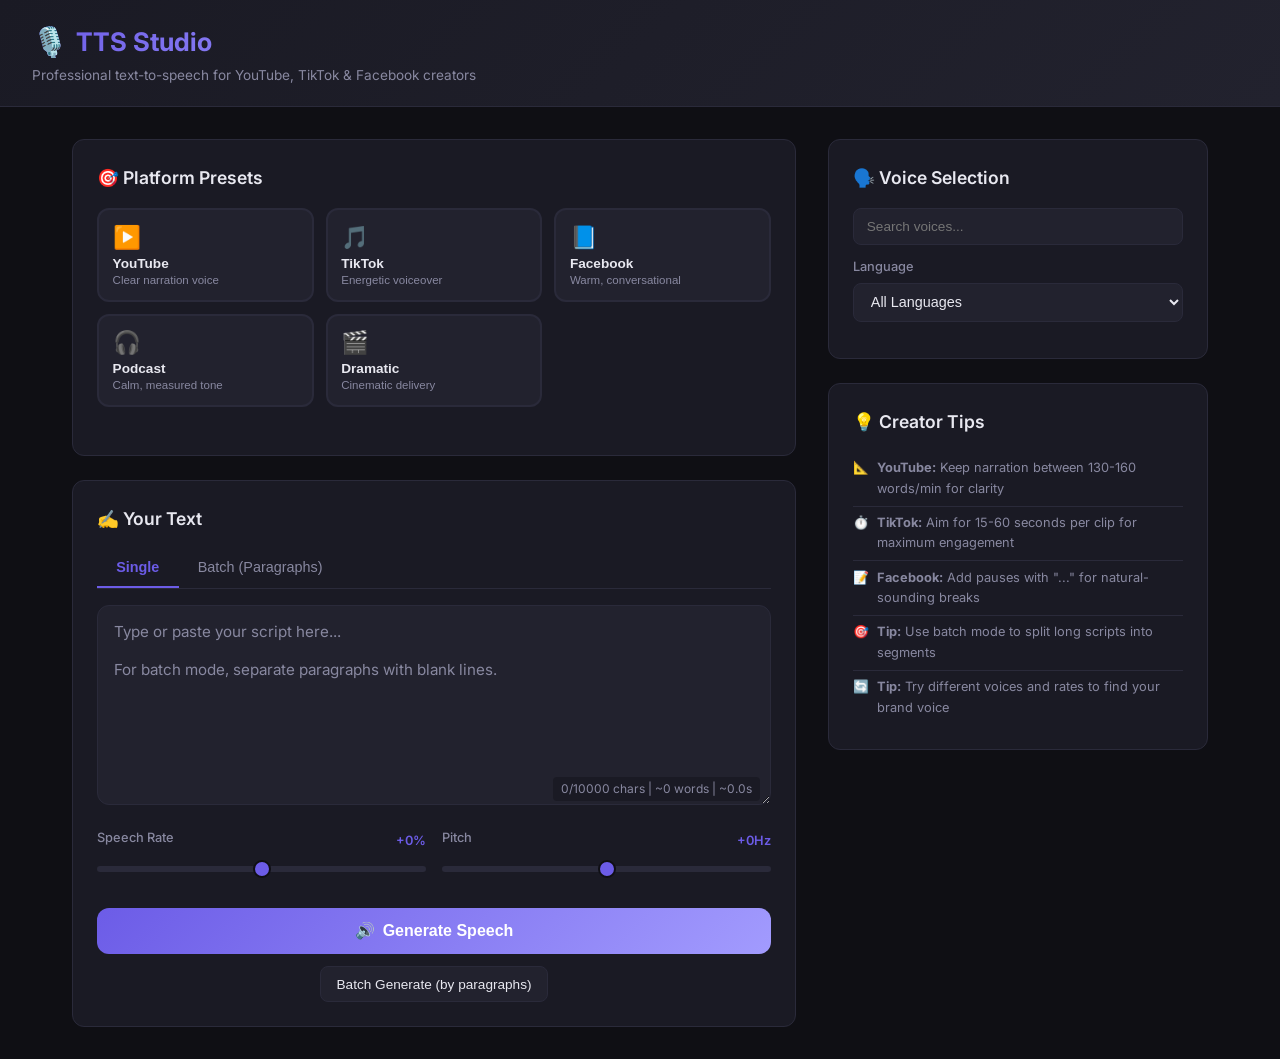
==== static/index.html @ 62dbaa08 "Initial commit: TTS Studio web app for content creators - FastAPI backend with edge-tts integration " ====
<!DOCTYPE html>
<html lang="en">
<head>
    <meta charset="UTF-8">
    <meta name="viewport" content="width=device-width, initial-scale=1.0">
    <title>TTS Studio — Text to Speech for Creators</title>
    <link rel="preconnect" href="https://fonts.googleapis.com">
    <link href="https://fonts.googleapis.com/css2?family=Inter:wght@400;500;600;700&display=swap" rel="stylesheet">
    <link rel="stylesheet" href="/static/style.css">
</head>
<body>

<header class="app-header">
    <div>
        <h1><span class="icon">🎙️</span> TTS Studio</h1>
        <p class="subtitle">Professional text-to-speech for YouTube, TikTok & Facebook creators</p>
    </div>
</header>

<main class="main-container">
    <div class="content">
        <!-- Platform Presets -->
        <div class="card" style="margin-bottom: 1.5rem;">
            <div class="card-title">🎯 Platform Presets</div>
            <div class="presets-grid">
                <button class="preset-btn preset-youtube" data-preset="youtube">
                    <div class="preset-icon">▶️</div>
                    <div class="preset-label">YouTube</div>
                    <div class="preset-desc">Clear narration voice</div>
                </button>
                <button class="preset-btn preset-tiktok" data-preset="tiktok">
                    <div class="preset-icon">🎵</div>
                    <div class="preset-label">TikTok</div>
                    <div class="preset-desc">Energetic voiceover</div>
                </button>
                <button class="preset-btn preset-facebook" data-preset="facebook">
                    <div class="preset-icon">📘</div>
                    <div class="preset-label">Facebook</div>
                    <div class="preset-desc">Warm, conversational</div>
                </button>
                <button class="preset-btn preset-podcast" data-preset="podcast">
                    <div class="preset-icon">🎧</div>
                    <div class="preset-label">Podcast</div>
                    <div class="preset-desc">Calm, measured tone</div>
                </button>
                <button class="preset-btn preset-dramatic" data-preset="dramatic">
                    <div class="preset-icon">🎬</div>
                    <div class="preset-label">Dramatic</div>
                    <div class="preset-desc">Cinematic delivery</div>
                </button>
            </div>
        </div>

        <!-- Text Input -->
        <div class="card">
            <div class="card-title">✍️ Your Text</div>

            <div class="tabs">
                <button class="tab active" data-tab="singleTab">Single</button>
                <button class="tab" data-tab="batchTab">Batch (Paragraphs)</button>
            </div>

            <div id="singleTab" class="tab-content active">
                <div class="text-area-wrapper">
                    <textarea id="textInput" placeholder="Type or paste your script here...&#10;&#10;For batch mode, separate paragraphs with blank lines."></textarea>
                    <span class="char-counter" id="charCount">0/10000 chars | ~0 words | ~0.0s</span>
                </div>

                <!-- Controls -->
                <div class="controls-row">
                    <div class="range-group">
                        <div class="range-header">
                            <label for="rateSlider">Speech Rate</label>
                            <span class="range-value" id="rateValue">+0%</span>
                        </div>
                        <input type="range" id="rateSlider" min="-50" max="50" value="0">
                    </div>
                    <div class="range-group">
                        <div class="range-header">
                            <label for="pitchSlider">Pitch</label>
                            <span class="range-value" id="pitchValue">+0Hz</span>
                        </div>
                        <input type="range" id="pitchSlider" min="-20" max="20" value="0">
                    </div>
                </div>

                <button class="btn-primary" id="generateBtn" onclick="generateSpeech()">
                    <span>🔊</span> Generate Speech
                </button>

                <div style="text-align: center; margin-top: 0.75rem;">
                    <button class="btn-secondary" id="batchBtn" onclick="generateBatch()">
                        Batch Generate (by paragraphs)
                    </button>
                </div>

                <div id="statusMsg" class="status"></div>
            </div>

            <div id="batchTab" class="tab-content">
                <p style="color: var(--text-muted); font-size: 0.85rem; margin-bottom: 1rem;">
                    Enter your text in the Single tab above. Separate paragraphs with blank lines, 
                    then click "Batch Generate" to create individual audio files for each paragraph.
                </p>
            </div>

            <!-- Result Section -->
            <div id="resultSection" class="result-section">
                <div class="card-title">🎵 Generated Audio</div>
                <div class="audio-player-wrapper">
                    <audio id="audioPlayer" controls></audio>
                    <div class="audio-meta">
                        <span>Size: <span id="audioSize">-</span></span>
                        <span>Duration: <span id="audioDuration">-</span></span>
                    </div>
                </div>
                <button class="download-btn" id="downloadBtn">
                    <span>⬇️</span> Download MP3
                </button>

                <div id="batchResults" class="batch-results"></div>
            </div>
        </div>
    </div>

    <!-- Sidebar -->
    <div class="sidebar">
        <!-- Voice Selection -->
        <div class="card">
            <div class="card-title">🗣️ Voice Selection</div>
            <input type="text" class="voice-search" id="voiceSearch" placeholder="Search voices...">
            <div style="margin-bottom: 0.75rem;">
                <label for="langFilter">Language</label>
                <select id="langFilter">
                    <option value="">All Languages</option>
                </select>
            </div>
            <div id="voiceSelect"></div>
        </div>

        <!-- Creator Tips -->
        <div class="card">
            <div class="card-title">💡 Creator Tips</div>
            <ul class="tips-list">
                <li>
                    <span class="tip-icon">📐</span>
                    <span><strong>YouTube:</strong> Keep narration between 130-160 words/min for clarity</span>
                </li>
                <li>
                    <span class="tip-icon">⏱️</span>
                    <span><strong>TikTok:</strong> Aim for 15-60 seconds per clip for maximum engagement</span>
                </li>
                <li>
                    <span class="tip-icon">📝</span>
                    <span><strong>Facebook:</strong> Add pauses with "..." for natural-sounding breaks</span>
                </li>
                <li>
                    <span class="tip-icon">🎯</span>
                    <span><strong>Tip:</strong> Use batch mode to split long scripts into segments</span>
                </li>
                <li>
                    <span class="tip-icon">🔄</span>
                    <span><strong>Tip:</strong> Try different voices and rates to find your brand voice</span>
                </li>
            </ul>
        </div>
    </div>
</main>

<script src="/static/app.js"></script>
</body>
</html>
---- static/style.css ----
:root {
    --bg: #0f0f14;
    --surface: #1a1a24;
    --surface-2: #22222e;
    --border: #2a2a3a;
    --text: #e8e8f0;
    --text-muted: #8888a0;
    --primary: #6c5ce7;
    --primary-hover: #7d6ff0;
    --accent-yt: #ff0000;
    --accent-tt: #00f2ea;
    --accent-fb: #1877f2;
    --accent-pod: #1db954;
    --accent-drama: #e17055;
    --success: #00b894;
    --danger: #d63031;
    --radius: 12px;
    --shadow: 0 4px 24px rgba(0,0,0,0.3);
}

* { margin: 0; padding: 0; box-sizing: border-box; }

body {
    font-family: 'Inter', -apple-system, BlinkMacSystemFont, 'Segoe UI', sans-serif;
    background: var(--bg);
    color: var(--text);
    min-height: 100vh;
    line-height: 1.6;
}

.app-header {
    background: linear-gradient(135deg, var(--surface) 0%, var(--surface-2) 100%);
    border-bottom: 1px solid var(--border);
    padding: 1.2rem 2rem;
    display: flex;
    align-items: center;
    justify-content: space-between;
}

.app-header h1 {
    font-size: 1.6rem;
    font-weight: 700;
    background: linear-gradient(135deg, var(--primary), #a29bfe);
    -webkit-background-clip: text;
    -webkit-text-fill-color: transparent;
    display: flex;
    align-items: center;
    gap: 0.5rem;
}

.app-header h1 .icon { font-size: 1.8rem; -webkit-text-fill-color: initial; }

.app-header .subtitle {
    color: var(--text-muted);
    font-size: 0.85rem;
}

.main-container {
    max-width: 1200px;
    margin: 0 auto;
    padding: 2rem;
    display: grid;
    grid-template-columns: 1fr 380px;
    gap: 2rem;
}

.card {
    background: var(--surface);
    border: 1px solid var(--border);
    border-radius: var(--radius);
    padding: 1.5rem;
}

.card-title {
    font-size: 1.1rem;
    font-weight: 600;
    margin-bottom: 1rem;
    display: flex;
    align-items: center;
    gap: 0.5rem;
}

/* Platform Presets */
.presets-grid {
    display: grid;
    grid-template-columns: repeat(auto-fill, minmax(180px, 1fr));
    gap: 0.75rem;
    margin-bottom: 1.5rem;
}

.preset-btn {
    background: var(--surface-2);
    border: 2px solid var(--border);
    border-radius: var(--radius);
    padding: 0.85rem;
    cursor: pointer;
    transition: all 0.2s ease;
    text-align: left;
    color: var(--text);
}

.preset-btn:hover { border-color: var(--primary); transform: translateY(-2px); }
.preset-btn.active { border-color: var(--primary); background: rgba(108, 92, 231, 0.1); }

.preset-btn .preset-icon { font-size: 1.4rem; margin-bottom: 0.3rem; }
.preset-btn .preset-label { font-weight: 600; font-size: 0.85rem; }
.preset-btn .preset-desc { font-size: 0.72rem; color: var(--text-muted); margin-top: 0.2rem; }

.preset-youtube .preset-icon { color: var(--accent-yt); }
.preset-tiktok .preset-icon { color: var(--accent-tt); }
.preset-facebook .preset-icon { color: var(--accent-fb); }
.preset-podcast .preset-icon { color: var(--accent-pod); }
.preset-dramatic .preset-icon { color: var(--accent-drama); }

/* Text Input Area */
.text-area-wrapper { position: relative; margin-bottom: 1rem; }

#textInput {
    width: 100%;
    min-height: 200px;
    background: var(--surface-2);
    border: 1px solid var(--border);
    border-radius: var(--radius);
    padding: 1rem;
    color: var(--text);
    font-size: 0.95rem;
    font-family: inherit;
    resize: vertical;
    transition: border-color 0.2s;
}

#textInput:focus { outline: none; border-color: var(--primary); }

#textInput::placeholder { color: var(--text-muted); }

.char-counter {
    position: absolute;
    bottom: 0.7rem;
    right: 0.7rem;
    font-size: 0.75rem;
    color: var(--text-muted);
    background: var(--surface);
    padding: 0.15rem 0.5rem;
    border-radius: 4px;
}

/* Controls */
.controls-row {
    display: grid;
    grid-template-columns: 1fr 1fr;
    gap: 1rem;
    margin-bottom: 1rem;
}

label {
    display: block;
    font-size: 0.8rem;
    color: var(--text-muted);
    margin-bottom: 0.35rem;
    font-weight: 500;
}

select, input[type="range"] {
    width: 100%;
    background: var(--surface-2);
    border: 1px solid var(--border);
    border-radius: 8px;
    padding: 0.6rem 0.8rem;
    color: var(--text);
    font-size: 0.9rem;
    cursor: pointer;
}

select:focus { outline: none; border-color: var(--primary); }

.range-group { margin-bottom: 0.75rem; }

.range-header {
    display: flex;
    justify-content: space-between;
    align-items: center;
}

.range-value {
    font-size: 0.8rem;
    color: var(--primary);
    font-weight: 600;
}

input[type="range"] {
    -webkit-appearance: none;
    height: 6px;
    border-radius: 3px;
    background: var(--border);
    padding: 0;
    border: none;
    margin-top: 0.3rem;
}

input[type="range"]::-webkit-slider-thumb {
    -webkit-appearance: none;
    width: 18px;
    height: 18px;
    border-radius: 50%;
    background: var(--primary);
    cursor: pointer;
    border: 2px solid var(--bg);
}

/* Buttons */
.btn-primary {
    width: 100%;
    padding: 0.85rem;
    background: linear-gradient(135deg, var(--primary), #a29bfe);
    color: white;
    border: none;
    border-radius: var(--radius);
    font-size: 1rem;
    font-weight: 600;
    cursor: pointer;
    transition: all 0.2s;
    display: flex;
    align-items: center;
    justify-content: center;
    gap: 0.5rem;
}

.btn-primary:hover { transform: translateY(-1px); box-shadow: 0 6px 20px rgba(108, 92, 231, 0.4); }
.btn-primary:disabled { opacity: 0.5; cursor: not-allowed; transform: none; }

.btn-secondary {
    padding: 0.6rem 1rem;
    background: var(--surface-2);
    color: var(--text);
    border: 1px solid var(--border);
    border-radius: 8px;
    font-size: 0.85rem;
    cursor: pointer;
    transition: all 0.2s;
}

.btn-secondary:hover { border-color: var(--primary); }

/* Audio Result */
.result-section {
    margin-top: 1.5rem;
    display: none;
}

.result-section.visible { display: block; }

.audio-player-wrapper {
    background: var(--surface-2);
    border-radius: var(--radius);
    padding: 1.25rem;
    margin-bottom: 1rem;
}

.audio-player-wrapper audio {
    width: 100%;
    margin-bottom: 0.75rem;
}

.audio-meta {
    display: flex;
    justify-content: space-between;
    font-size: 0.8rem;
    color: var(--text-muted);
}

.download-btn {
    width: 100%;
    padding: 0.75rem;
    background: var(--success);
    color: white;
    border: none;
    border-radius: var(--radius);
    font-size: 0.95rem;
    font-weight: 600;
    cursor: pointer;
    transition: all 0.2s;
    display: flex;
    align-items: center;
    justify-content: center;
    gap: 0.5rem;
}

.download-btn:hover { filter: brightness(1.1); transform: translateY(-1px); }

/* Batch Results */
.batch-results { margin-top: 1rem; }

.batch-item {
    background: var(--surface-2);
    border-radius: 8px;
    padding: 0.85rem;
    margin-bottom: 0.5rem;
    display: flex;
    align-items: center;
    justify-content: space-between;
    gap: 0.75rem;
}

.batch-item .batch-text {
    flex: 1;
    font-size: 0.8rem;
    color: var(--text-muted);
    overflow: hidden;
    text-overflow: ellipsis;
    white-space: nowrap;
}

.batch-item audio { width: 200px; height: 32px; }

.batch-item .btn-secondary { white-space: nowrap; }

/* Sidebar */
.sidebar { display: flex; flex-direction: column; gap: 1.5rem; }

.voice-search {
    width: 100%;
    background: var(--surface-2);
    border: 1px solid var(--border);
    border-radius: 8px;
    padding: 0.6rem 0.8rem;
    color: var(--text);
    font-size: 0.85rem;
    margin-bottom: 0.75rem;
}

.voice-search:focus { outline: none; border-color: var(--primary); }

#voiceSelect {
    max-height: 300px;
    overflow-y: auto;
}

.voice-option {
    padding: 0.6rem 0.75rem;
    border-radius: 8px;
    cursor: pointer;
    transition: background 0.15s;
    display: flex;
    justify-content: space-between;
    align-items: center;
    font-size: 0.85rem;
}

.voice-option:hover { background: var(--surface-2); }
.voice-option.selected { background: rgba(108, 92, 231, 0.15); border: 1px solid var(--primary); }

.voice-option .voice-name { font-weight: 500; }
.voice-option .voice-gender { font-size: 0.7rem; color: var(--text-muted); }

/* Tips Card */
.tips-list {
    list-style: none;
    font-size: 0.8rem;
    color: var(--text-muted);
}

.tips-list li {
    padding: 0.4rem 0;
    border-bottom: 1px solid var(--border);
    display: flex;
    align-items: flex-start;
    gap: 0.5rem;
}

.tips-list li:last-child { border-bottom: none; }
.tips-list .tip-icon { color: var(--primary); flex-shrink: 0; }

/* Loading Spinner */
.spinner {
    display: inline-block;
    width: 20px;
    height: 20px;
    border: 2px solid rgba(255,255,255,0.3);
    border-top: 2px solid white;
    border-radius: 50%;
    animation: spin 0.8s linear infinite;
}

@keyframes spin { to { transform: rotate(360deg); } }

/* Status Messages */
.status {
    padding: 0.75rem 1rem;
    border-radius: 8px;
    font-size: 0.85rem;
    margin-top: 0.75rem;
    display: none;
}

.status.error { display: block; background: rgba(214, 48, 49, 0.1); color: var(--danger); border: 1px solid var(--danger); }
.status.success { display: block; background: rgba(0, 184, 148, 0.1); color: var(--success); border: 1px solid var(--success); }

/* Tabs */
.tabs {
    display: flex;
    gap: 0;
    margin-bottom: 1rem;
    border-bottom: 1px solid var(--border);
}

.tab {
    padding: 0.65rem 1.2rem;
    background: none;
    border: none;
    color: var(--text-muted);
    font-size: 0.9rem;
    cursor: pointer;
    border-bottom: 2px solid transparent;
    transition: all 0.2s;
}

.tab:hover { color: var(--text); }
.tab.active { color: var(--primary); border-bottom-color: var(--primary); font-weight: 600; }

.tab-content { display: none; }
.tab-content.active { display: block; }

/* Responsive */
@media (max-width: 900px) {
    .main-container {
        grid-template-columns: 1fr;
        padding: 1rem;
    }
    .presets-grid {
        grid-template-columns: repeat(auto-fill, minmax(140px, 1fr));
    }
    .batch-item {
        flex-direction: column;
        align-items: stretch;
    }
    .batch-item audio { width: 100%; }
}

@media (max-width: 480px) {
    .controls-row { grid-template-columns: 1fr; }
    .presets-grid { grid-template-columns: 1fr 1fr; }
}
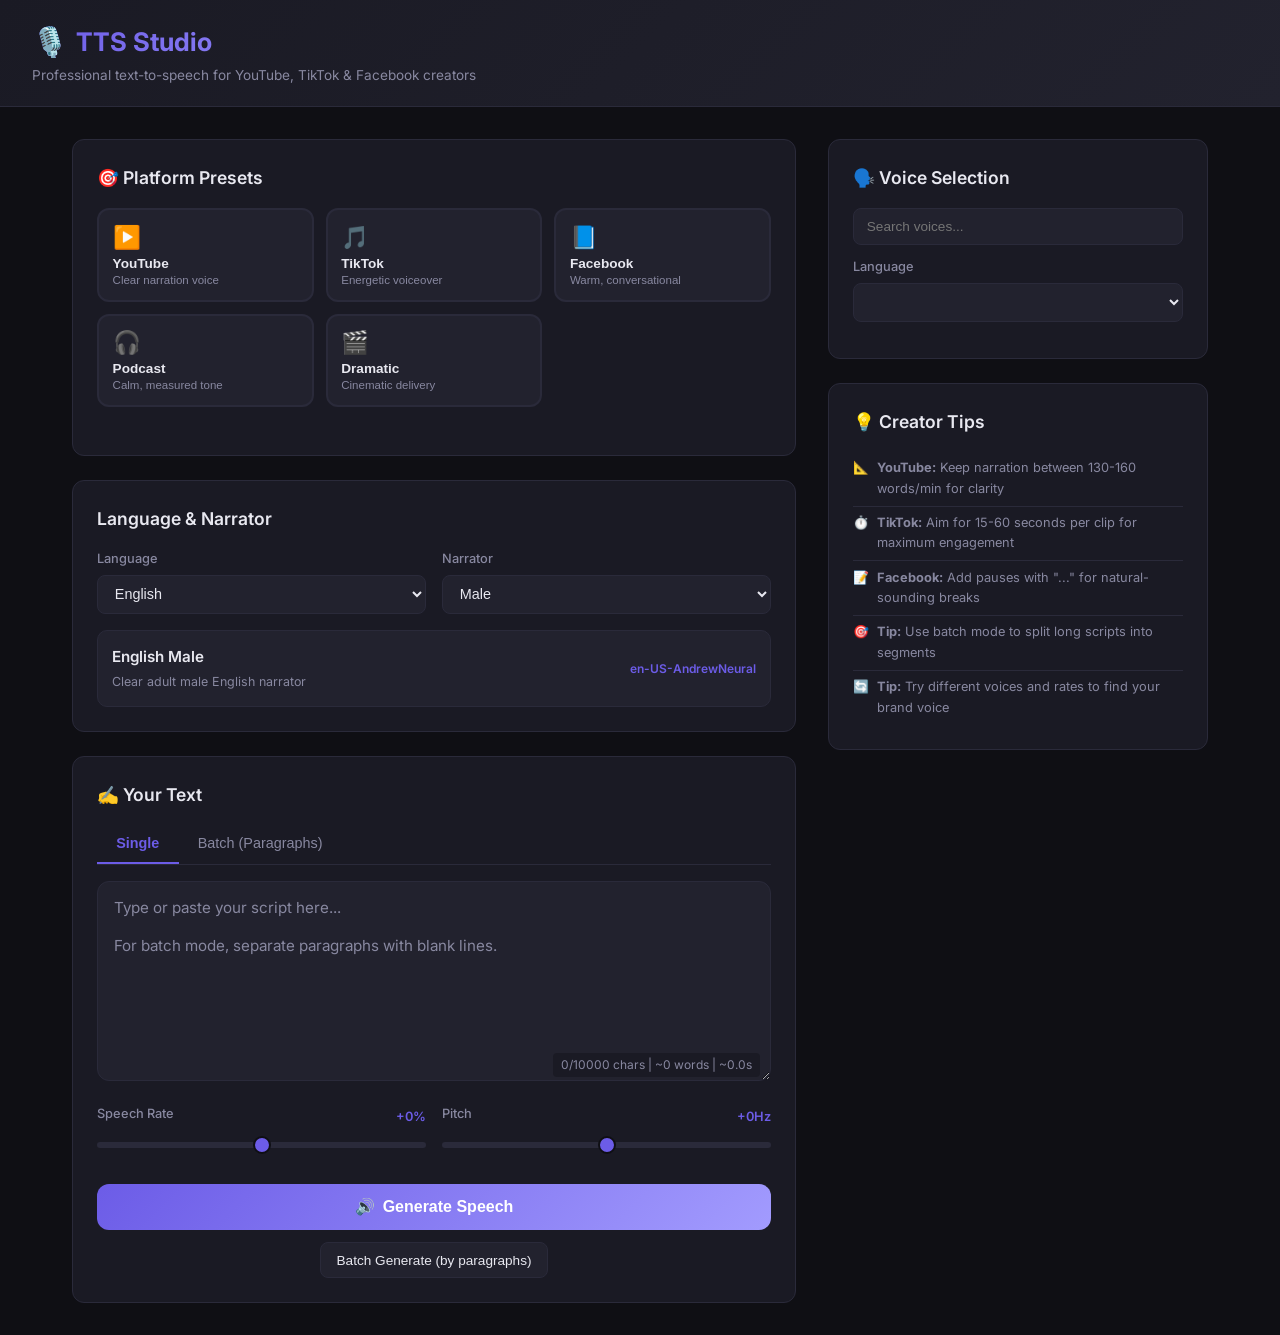
==== commit fdd73f27: "Add English Burmese narrator presets Co-Authored-By: ukyishwe629 <ayemin624@gmail.com>" ====
--- a/static/index.html
+++ b/static/index.html
@@ -48,6 +48,36 @@
                     <div class="preset-label">Dramatic</div>
                     <div class="preset-desc">Cinematic delivery</div>
                 </button>
+            </div>
+        </div>
+
+        <!-- Language and Narrator -->
+        <div class="card voice-builder-card">
+            <div class="card-title">Language & Narrator</div>
+            <div class="voice-builder-grid">
+                <div>
+                    <label for="languageSelect">Language</label>
+                    <select id="languageSelect">
+                        <option value="en-US">English</option>
+                        <option value="my-MM">Burmese / မြန်မာဘာသာ</option>
+                    </select>
+                </div>
+                <div>
+                    <label for="narratorSelect">Narrator</label>
+                    <select id="narratorSelect">
+                        <option value="male">Male</option>
+                        <option value="female">Female</option>
+                        <option value="baby_girl">Young Baby Girl</option>
+                        <option value="young_boy">Young Boy</option>
+                    </select>
+                </div>
+            </div>
+            <div class="selected-narrator-card" id="selectedNarratorCard">
+                <div>
+                    <span class="selected-label" id="selectedNarratorLabel">English Male</span>
+                    <span class="selected-description" id="selectedNarratorDescription">Clear adult male English narrator</span>
+                </div>
+                <span class="selected-voice" id="selectedVoiceName">en-US-AndrewNeural</span>
             </div>
         </div>
 
--- a/static/style.css
+++ b/static/style.css
@@ -71,6 +71,47 @@
     padding: 1.5rem;
 }
 
+.voice-builder-card { margin-bottom: 1.5rem; }
+
+.voice-builder-grid {
+    display: grid;
+    grid-template-columns: 1fr 1fr;
+    gap: 1rem;
+    margin-bottom: 1rem;
+}
+
+.selected-narrator-card {
+    background: var(--surface-2);
+    border: 1px solid var(--border);
+    border-radius: 10px;
+    padding: 0.85rem;
+    display: flex;
+    align-items: center;
+    justify-content: space-between;
+    gap: 1rem;
+}
+
+.selected-label {
+    display: block;
+    font-weight: 600;
+    font-size: 0.95rem;
+}
+
+.selected-description {
+    display: block;
+    color: var(--text-muted);
+    font-size: 0.78rem;
+    margin-top: 0.2rem;
+}
+
+.selected-voice {
+    color: var(--primary);
+    font-size: 0.75rem;
+    font-weight: 600;
+    text-align: right;
+    white-space: nowrap;
+}
+
 .card-title {
     font-size: 1.1rem;
     font-weight: 600;
@@ -439,4 +480,7 @@
 @media (max-width: 480px) {
     .controls-row { grid-template-columns: 1fr; }
     .presets-grid { grid-template-columns: 1fr 1fr; }
-}
+    .voice-builder-grid { grid-template-columns: 1fr; }
+    .selected-narrator-card { align-items: flex-start; flex-direction: column; }
+    .selected-voice { text-align: left; white-space: normal; }
+}
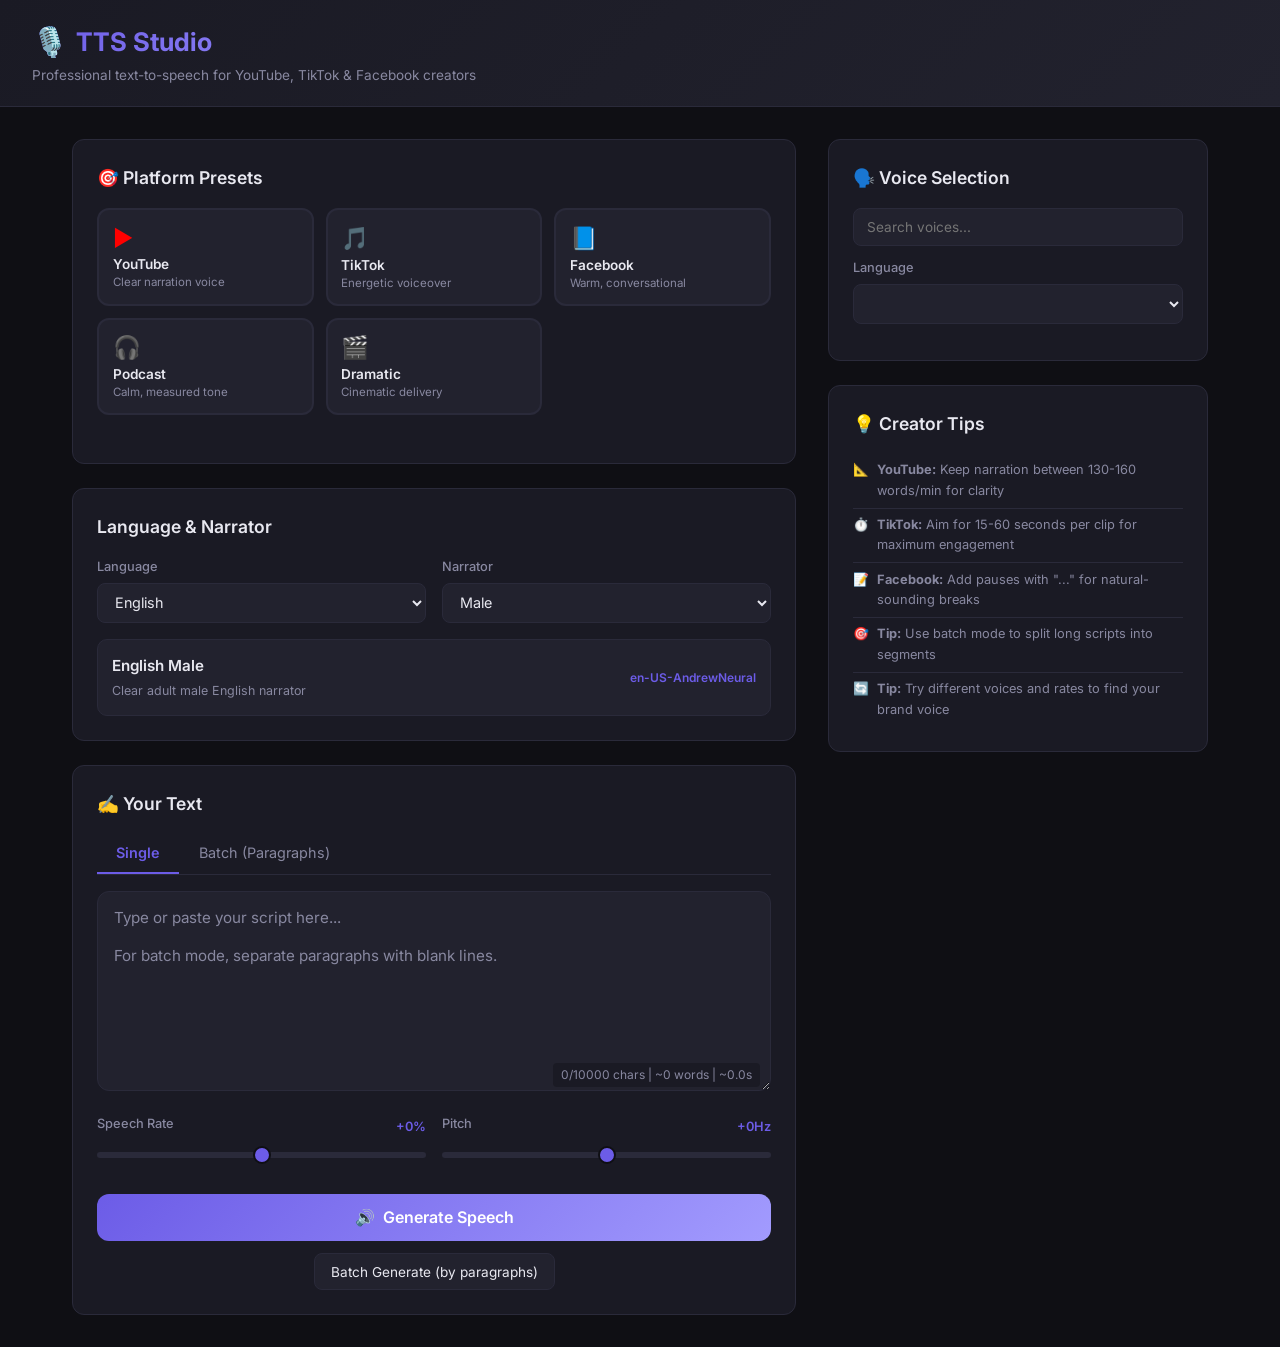
==== commit 8ea27278: "Improve Burmese frontend rendering Co-Authored-By: ukyishwe629 <ayemin624@gmail.com>" ====
--- a/static/index.html
+++ b/static/index.html
@@ -5,7 +5,8 @@
     <meta name="viewport" content="width=device-width, initial-scale=1.0">
     <title>TTS Studio — Text to Speech for Creators</title>
     <link rel="preconnect" href="https://fonts.googleapis.com">
-    <link href="https://fonts.googleapis.com/css2?family=Inter:wght@400;500;600;700&display=swap" rel="stylesheet">
+    <link rel="preconnect" href="https://fonts.gstatic.com" crossorigin>
+    <link href="https://fonts.googleapis.com/css2?family=Inter:wght@400;500;600;700&family=Noto+Sans+Myanmar:wght@400;500;600;700&display=swap" rel="stylesheet">
     <link rel="stylesheet" href="/static/style.css">
 </head>
 <body>
@@ -59,7 +60,7 @@
                     <label for="languageSelect">Language</label>
                     <select id="languageSelect">
                         <option value="en-US">English</option>
-                        <option value="my-MM">Burmese / မြန်မာဘာသာ</option>
+                        <option value="my-MM" lang="my">Burmese / မြန်မာဘာသာ</option>
                     </select>
                 </div>
                 <div>
--- a/static/style.css
+++ b/static/style.css
@@ -20,8 +20,10 @@
 
 * { margin: 0; padding: 0; box-sizing: border-box; }
 
+button, input, select, textarea { font-family: inherit; }
+
 body {
-    font-family: 'Inter', -apple-system, BlinkMacSystemFont, 'Segoe UI', sans-serif;
+    font-family: 'Inter', 'Noto Sans Myanmar', -apple-system, BlinkMacSystemFont, 'Segoe UI', sans-serif;
     background: var(--bg);
     color: var(--text);
     min-height: 100vh;
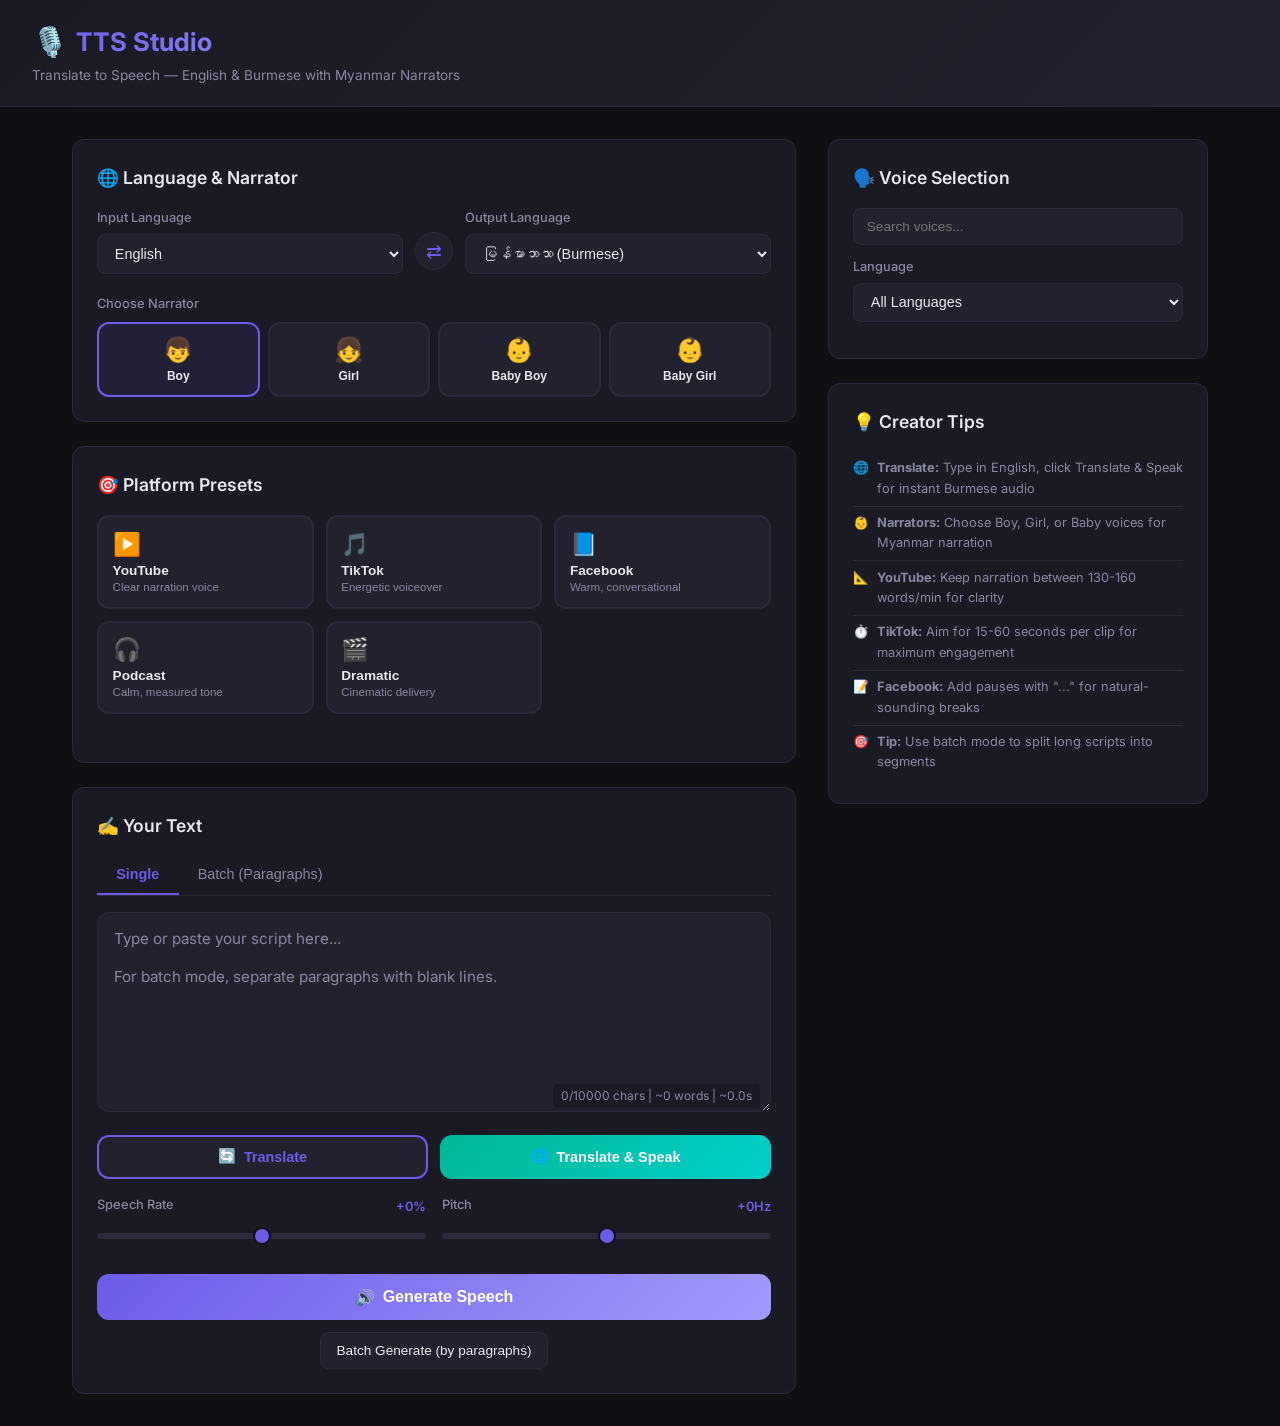
==== commit fe2bb184: "feat: add Translate to Speech with English & Burmese support and Myanmar narrators - Add narrator sy" ====
--- a/static/index.html
+++ b/static/index.html
@@ -3,10 +3,9 @@
 <head>
     <meta charset="UTF-8">
     <meta name="viewport" content="width=device-width, initial-scale=1.0">
-    <title>TTS Studio — Text to Speech for Creators</title>
+    <title>TTS Studio — Translate to Speech</title>
     <link rel="preconnect" href="https://fonts.googleapis.com">
-    <link rel="preconnect" href="https://fonts.gstatic.com" crossorigin>
-    <link href="https://fonts.googleapis.com/css2?family=Inter:wght@400;500;600;700&family=Noto+Sans+Myanmar:wght@400;500;600;700&display=swap" rel="stylesheet">
+    <link href="https://fonts.googleapis.com/css2?family=Inter:wght@400;500;600;700&display=swap" rel="stylesheet">
     <link rel="stylesheet" href="/static/style.css">
 </head>
 <body>
@@ -14,12 +13,56 @@
 <header class="app-header">
     <div>
         <h1><span class="icon">🎙️</span> TTS Studio</h1>
-        <p class="subtitle">Professional text-to-speech for YouTube, TikTok & Facebook creators</p>
+        <p class="subtitle">Translate to Speech — English &amp; Burmese with Myanmar Narrators</p>
     </div>
 </header>
 
 <main class="main-container">
     <div class="content">
+        <!-- Language & Narrator Selection -->
+        <div class="card" style="margin-bottom: 1.5rem;">
+            <div class="card-title">🌐 Language &amp; Narrator</div>
+            <div class="lang-narrator-row">
+                <div class="lang-group">
+                    <label for="sourceLang">Input Language</label>
+                    <select id="sourceLang">
+                        <option value="en-US">English</option>
+                        <option value="my-MM">မြန်မာဘာသာ (Burmese)</option>
+                    </select>
+                </div>
+                <button class="swap-btn" id="swapLangBtn" title="Swap languages">⇄</button>
+                <div class="lang-group">
+                    <label for="targetLang">Output Language</label>
+                    <select id="targetLang">
+                        <option value="en-US">English</option>
+                        <option value="my-MM" selected>မြန်မာဘာသာ (Burmese)</option>
+                    </select>
+                </div>
+            </div>
+
+            <div class="narrator-section">
+                <label>Choose Narrator</label>
+                <div class="narrator-grid" id="narratorGrid">
+                    <button class="narrator-btn active" data-narrator="male">
+                        <span class="narrator-icon">👦</span>
+                        <span class="narrator-label">Boy</span>
+                    </button>
+                    <button class="narrator-btn" data-narrator="female">
+                        <span class="narrator-icon">👧</span>
+                        <span class="narrator-label">Girl</span>
+                    </button>
+                    <button class="narrator-btn" data-narrator="baby_boy">
+                        <span class="narrator-icon">👶</span>
+                        <span class="narrator-label">Baby Boy</span>
+                    </button>
+                    <button class="narrator-btn" data-narrator="baby_girl">
+                        <span class="narrator-icon">👶</span>
+                        <span class="narrator-label">Baby Girl</span>
+                    </button>
+                </div>
+            </div>
+        </div>
+
         <!-- Platform Presets -->
         <div class="card" style="margin-bottom: 1.5rem;">
             <div class="card-title">🎯 Platform Presets</div>
@@ -52,36 +95,6 @@
             </div>
         </div>
 
-        <!-- Language and Narrator -->
-        <div class="card voice-builder-card">
-            <div class="card-title">Language & Narrator</div>
-            <div class="voice-builder-grid">
-                <div>
-                    <label for="languageSelect">Language</label>
-                    <select id="languageSelect">
-                        <option value="en-US">English</option>
-                        <option value="my-MM" lang="my">Burmese / မြန်မာဘာသာ</option>
-                    </select>
-                </div>
-                <div>
-                    <label for="narratorSelect">Narrator</label>
-                    <select id="narratorSelect">
-                        <option value="male">Male</option>
-                        <option value="female">Female</option>
-                        <option value="baby_girl">Young Baby Girl</option>
-                        <option value="young_boy">Young Boy</option>
-                    </select>
-                </div>
-            </div>
-            <div class="selected-narrator-card" id="selectedNarratorCard">
-                <div>
-                    <span class="selected-label" id="selectedNarratorLabel">English Male</span>
-                    <span class="selected-description" id="selectedNarratorDescription">Clear adult male English narrator</span>
-                </div>
-                <span class="selected-voice" id="selectedVoiceName">en-US-AndrewNeural</span>
-            </div>
-        </div>
-
         <!-- Text Input -->
         <div class="card">
             <div class="card-title">✍️ Your Text</div>
@@ -95,6 +108,24 @@
                 <div class="text-area-wrapper">
                     <textarea id="textInput" placeholder="Type or paste your script here...&#10;&#10;For batch mode, separate paragraphs with blank lines."></textarea>
                     <span class="char-counter" id="charCount">0/10000 chars | ~0 words | ~0.0s</span>
+                </div>
+
+                <!-- Translation Preview -->
+                <div id="translationPreview" class="translation-preview" style="display:none;">
+                    <div class="translation-header">
+                        <span>🔄 Translation</span>
+                        <button class="btn-small" id="useTranslationBtn">Use this text</button>
+                    </div>
+                    <div id="translatedText" class="translated-text"></div>
+                </div>
+
+                <div class="action-row">
+                    <button class="btn-translate" id="translateBtn" onclick="translateText()">
+                        <span>🔄</span> Translate
+                    </button>
+                    <button class="btn-translate-speak" id="translateSpeakBtn" onclick="translateAndSpeak()">
+                        <span>🌐</span> Translate &amp; Speak
+                    </button>
                 </div>
 
                 <!-- Controls -->
@@ -174,6 +205,14 @@
             <div class="card-title">💡 Creator Tips</div>
             <ul class="tips-list">
                 <li>
+                    <span class="tip-icon">🌐</span>
+                    <span><strong>Translate:</strong> Type in English, click Translate &amp; Speak for instant Burmese audio</span>
+                </li>
+                <li>
+                    <span class="tip-icon">👶</span>
+                    <span><strong>Narrators:</strong> Choose Boy, Girl, or Baby voices for Myanmar narration</span>
+                </li>
+                <li>
                     <span class="tip-icon">📐</span>
                     <span><strong>YouTube:</strong> Keep narration between 130-160 words/min for clarity</span>
                 </li>
@@ -188,10 +227,6 @@
                 <li>
                     <span class="tip-icon">🎯</span>
                     <span><strong>Tip:</strong> Use batch mode to split long scripts into segments</span>
-                </li>
-                <li>
-                    <span class="tip-icon">🔄</span>
-                    <span><strong>Tip:</strong> Try different voices and rates to find your brand voice</span>
                 </li>
             </ul>
         </div>
--- a/static/style.css
+++ b/static/style.css
@@ -20,10 +20,8 @@
 
 * { margin: 0; padding: 0; box-sizing: border-box; }
 
-button, input, select, textarea { font-family: inherit; }
-
 body {
-    font-family: 'Inter', 'Noto Sans Myanmar', -apple-system, BlinkMacSystemFont, 'Segoe UI', sans-serif;
+    font-family: 'Inter', -apple-system, BlinkMacSystemFont, 'Segoe UI', sans-serif;
     background: var(--bg);
     color: var(--text);
     min-height: 100vh;
@@ -73,47 +71,6 @@
     padding: 1.5rem;
 }
 
-.voice-builder-card { margin-bottom: 1.5rem; }
-
-.voice-builder-grid {
-    display: grid;
-    grid-template-columns: 1fr 1fr;
-    gap: 1rem;
-    margin-bottom: 1rem;
-}
-
-.selected-narrator-card {
-    background: var(--surface-2);
-    border: 1px solid var(--border);
-    border-radius: 10px;
-    padding: 0.85rem;
-    display: flex;
-    align-items: center;
-    justify-content: space-between;
-    gap: 1rem;
-}
-
-.selected-label {
-    display: block;
-    font-weight: 600;
-    font-size: 0.95rem;
-}
-
-.selected-description {
-    display: block;
-    color: var(--text-muted);
-    font-size: 0.78rem;
-    margin-top: 0.2rem;
-}
-
-.selected-voice {
-    color: var(--primary);
-    font-size: 0.75rem;
-    font-weight: 600;
-    text-align: right;
-    white-space: nowrap;
-}
-
 .card-title {
     font-size: 1.1rem;
     font-weight: 600;
@@ -122,6 +79,163 @@
     align-items: center;
     gap: 0.5rem;
 }
+
+/* Language & Narrator Selection */
+.lang-narrator-row {
+    display: flex;
+    align-items: flex-end;
+    gap: 0.75rem;
+    margin-bottom: 1.25rem;
+}
+
+.lang-group { flex: 1; }
+
+.lang-group select {
+    width: 100%;
+    background: var(--surface-2);
+    border: 1px solid var(--border);
+    border-radius: 8px;
+    padding: 0.6rem 0.8rem;
+    color: var(--text);
+    font-size: 0.9rem;
+    cursor: pointer;
+}
+
+.swap-btn {
+    background: var(--surface-2);
+    border: 1px solid var(--border);
+    border-radius: 50%;
+    width: 38px;
+    height: 38px;
+    color: var(--primary);
+    font-size: 1.2rem;
+    cursor: pointer;
+    transition: all 0.2s;
+    display: flex;
+    align-items: center;
+    justify-content: center;
+    flex-shrink: 0;
+    margin-bottom: 0.2rem;
+}
+
+.swap-btn:hover {
+    background: rgba(108, 92, 231, 0.15);
+    border-color: var(--primary);
+    transform: rotate(180deg);
+}
+
+.narrator-section { margin-top: 0.5rem; }
+
+.narrator-grid {
+    display: grid;
+    grid-template-columns: repeat(4, 1fr);
+    gap: 0.5rem;
+    margin-top: 0.5rem;
+}
+
+.narrator-btn {
+    background: var(--surface-2);
+    border: 2px solid var(--border);
+    border-radius: var(--radius);
+    padding: 0.75rem 0.5rem;
+    cursor: pointer;
+    transition: all 0.2s ease;
+    text-align: center;
+    color: var(--text);
+    display: flex;
+    flex-direction: column;
+    align-items: center;
+    gap: 0.3rem;
+}
+
+.narrator-btn:hover { border-color: var(--primary); transform: translateY(-2px); }
+.narrator-btn.active { border-color: var(--primary); background: rgba(108, 92, 231, 0.1); }
+
+.narrator-icon { font-size: 1.5rem; }
+.narrator-label { font-size: 0.75rem; font-weight: 600; line-height: 1.2; }
+
+/* Translation Preview */
+.translation-preview {
+    background: var(--surface-2);
+    border: 1px solid var(--border);
+    border-radius: var(--radius);
+    padding: 1rem;
+    margin-bottom: 1rem;
+}
+
+.translation-header {
+    display: flex;
+    justify-content: space-between;
+    align-items: center;
+    margin-bottom: 0.5rem;
+    font-size: 0.85rem;
+    font-weight: 600;
+    color: var(--primary);
+}
+
+.translated-text {
+    font-size: 0.95rem;
+    color: var(--text);
+    line-height: 1.6;
+    padding: 0.5rem;
+    background: var(--surface);
+    border-radius: 8px;
+    min-height: 2rem;
+}
+
+.btn-small {
+    padding: 0.3rem 0.6rem;
+    background: var(--primary);
+    color: white;
+    border: none;
+    border-radius: 6px;
+    font-size: 0.75rem;
+    font-weight: 600;
+    cursor: pointer;
+    transition: all 0.2s;
+}
+
+.btn-small:hover { filter: brightness(1.15); }
+
+/* Action Row */
+.action-row {
+    display: grid;
+    grid-template-columns: 1fr 1fr;
+    gap: 0.75rem;
+    margin-bottom: 1rem;
+}
+
+.btn-translate,
+.btn-translate-speak {
+    padding: 0.7rem;
+    border: none;
+    border-radius: var(--radius);
+    font-size: 0.9rem;
+    font-weight: 600;
+    cursor: pointer;
+    transition: all 0.2s;
+    display: flex;
+    align-items: center;
+    justify-content: center;
+    gap: 0.5rem;
+}
+
+.btn-translate {
+    background: var(--surface-2);
+    color: var(--primary);
+    border: 2px solid var(--primary);
+}
+
+.btn-translate:hover { background: rgba(108, 92, 231, 0.1); }
+.btn-translate:disabled { opacity: 0.5; cursor: not-allowed; }
+
+.btn-translate-speak {
+    background: linear-gradient(135deg, #00b894, #00cec9);
+    color: white;
+}
+
+.btn-translate-speak:hover { transform: translateY(-1px); box-shadow: 0 4px 12px rgba(0, 184, 148, 0.4); }
+.btn-translate-speak:disabled { opacity: 0.5; cursor: not-allowed; transform: none; }
 
 /* Platform Presets */
 .presets-grid {
@@ -482,7 +596,9 @@
 @media (max-width: 480px) {
     .controls-row { grid-template-columns: 1fr; }
     .presets-grid { grid-template-columns: 1fr 1fr; }
-    .voice-builder-grid { grid-template-columns: 1fr; }
-    .selected-narrator-card { align-items: flex-start; flex-direction: column; }
-    .selected-voice { text-align: left; white-space: normal; }
-}
+    .narrator-grid { grid-template-columns: repeat(2, 1fr); }
+    .action-row { grid-template-columns: 1fr; }
+    .lang-narrator-row { flex-direction: column; align-items: stretch; }
+    .swap-btn { align-self: center; transform: rotate(90deg); }
+    .swap-btn:hover { transform: rotate(270deg); }
+}
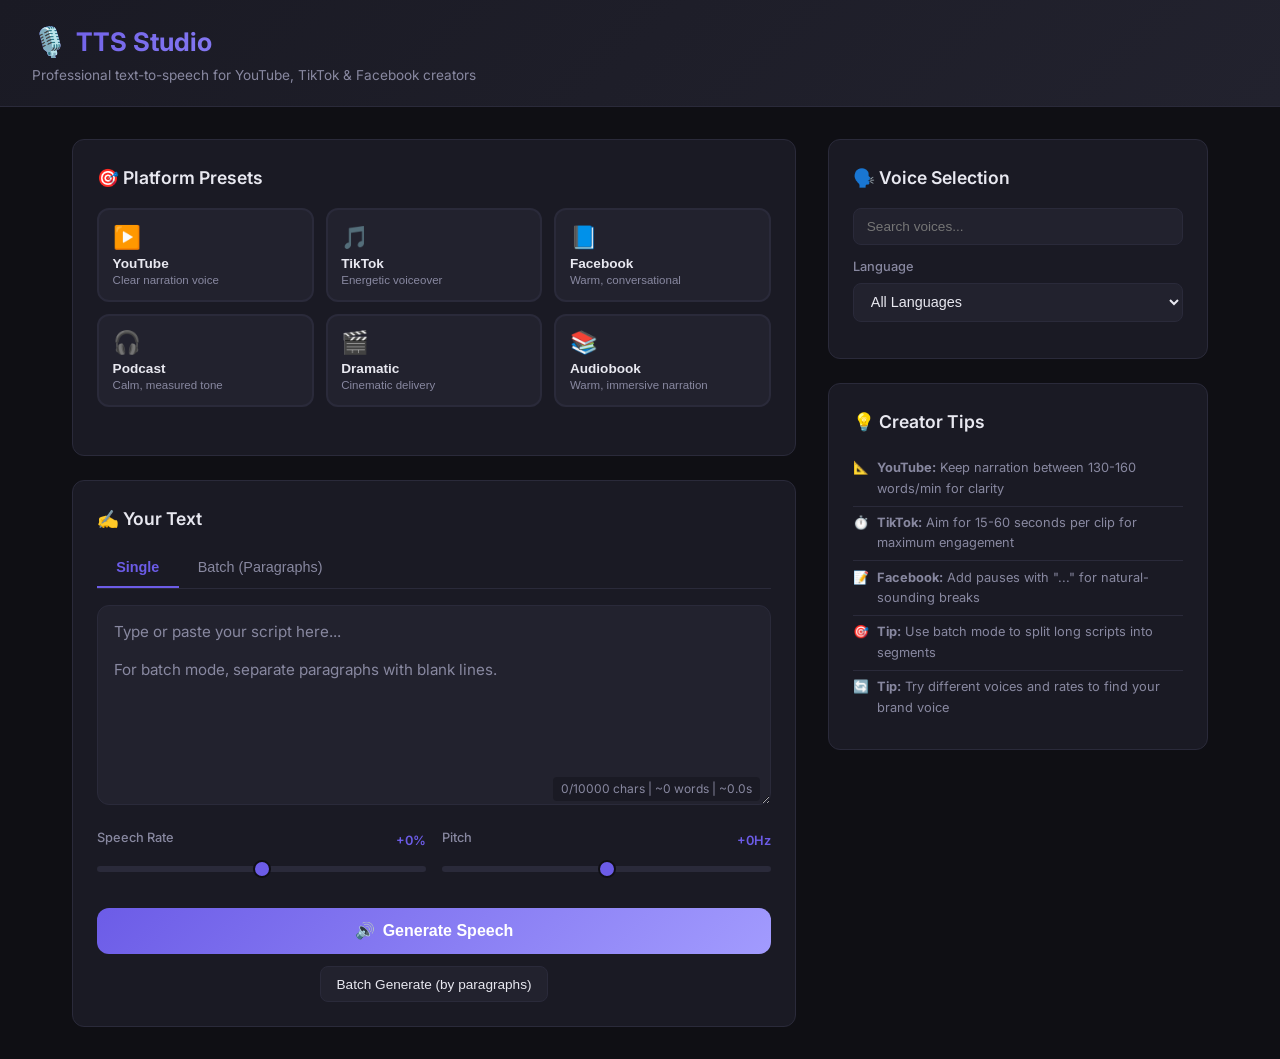
==== commit bee6f40e: "Add Audiobook platform preset and fix editable install Co-Authored-By: ukyishwe629 <ayemin624@gmail." ====
--- a/static/index.html
+++ b/static/index.html
@@ -3,7 +3,7 @@
 <head>
     <meta charset="UTF-8">
     <meta name="viewport" content="width=device-width, initial-scale=1.0">
-    <title>TTS Studio — Translate to Speech</title>
+    <title>TTS Studio — Text to Speech for Creators</title>
     <link rel="preconnect" href="https://fonts.googleapis.com">
     <link href="https://fonts.googleapis.com/css2?family=Inter:wght@400;500;600;700&display=swap" rel="stylesheet">
     <link rel="stylesheet" href="/static/style.css">
@@ -13,56 +13,12 @@
 <header class="app-header">
     <div>
         <h1><span class="icon">🎙️</span> TTS Studio</h1>
-        <p class="subtitle">Translate to Speech — English &amp; Burmese with Myanmar Narrators</p>
+        <p class="subtitle">Professional text-to-speech for YouTube, TikTok & Facebook creators</p>
     </div>
 </header>
 
 <main class="main-container">
     <div class="content">
-        <!-- Language & Narrator Selection -->
-        <div class="card" style="margin-bottom: 1.5rem;">
-            <div class="card-title">🌐 Language &amp; Narrator</div>
-            <div class="lang-narrator-row">
-                <div class="lang-group">
-                    <label for="sourceLang">Input Language</label>
-                    <select id="sourceLang">
-                        <option value="en-US">English</option>
-                        <option value="my-MM">မြန်မာဘာသာ (Burmese)</option>
-                    </select>
-                </div>
-                <button class="swap-btn" id="swapLangBtn" title="Swap languages">⇄</button>
-                <div class="lang-group">
-                    <label for="targetLang">Output Language</label>
-                    <select id="targetLang">
-                        <option value="en-US">English</option>
-                        <option value="my-MM" selected>မြန်မာဘာသာ (Burmese)</option>
-                    </select>
-                </div>
-            </div>
-
-            <div class="narrator-section">
-                <label>Choose Narrator</label>
-                <div class="narrator-grid" id="narratorGrid">
-                    <button class="narrator-btn active" data-narrator="male">
-                        <span class="narrator-icon">👦</span>
-                        <span class="narrator-label">Boy</span>
-                    </button>
-                    <button class="narrator-btn" data-narrator="female">
-                        <span class="narrator-icon">👧</span>
-                        <span class="narrator-label">Girl</span>
-                    </button>
-                    <button class="narrator-btn" data-narrator="baby_boy">
-                        <span class="narrator-icon">👶</span>
-                        <span class="narrator-label">Baby Boy</span>
-                    </button>
-                    <button class="narrator-btn" data-narrator="baby_girl">
-                        <span class="narrator-icon">👶</span>
-                        <span class="narrator-label">Baby Girl</span>
-                    </button>
-                </div>
-            </div>
-        </div>
-
         <!-- Platform Presets -->
         <div class="card" style="margin-bottom: 1.5rem;">
             <div class="card-title">🎯 Platform Presets</div>
@@ -92,6 +48,11 @@
                     <div class="preset-label">Dramatic</div>
                     <div class="preset-desc">Cinematic delivery</div>
                 </button>
+                <button class="preset-btn preset-audiobook" data-preset="audiobook">
+                    <div class="preset-icon">📚</div>
+                    <div class="preset-label">Audiobook</div>
+                    <div class="preset-desc">Warm, immersive narration</div>
+                </button>
             </div>
         </div>
 
@@ -108,24 +69,6 @@
                 <div class="text-area-wrapper">
                     <textarea id="textInput" placeholder="Type or paste your script here...&#10;&#10;For batch mode, separate paragraphs with blank lines."></textarea>
                     <span class="char-counter" id="charCount">0/10000 chars | ~0 words | ~0.0s</span>
-                </div>
-
-                <!-- Translation Preview -->
-                <div id="translationPreview" class="translation-preview" style="display:none;">
-                    <div class="translation-header">
-                        <span>🔄 Translation</span>
-                        <button class="btn-small" id="useTranslationBtn">Use this text</button>
-                    </div>
-                    <div id="translatedText" class="translated-text"></div>
-                </div>
-
-                <div class="action-row">
-                    <button class="btn-translate" id="translateBtn" onclick="translateText()">
-                        <span>🔄</span> Translate
-                    </button>
-                    <button class="btn-translate-speak" id="translateSpeakBtn" onclick="translateAndSpeak()">
-                        <span>🌐</span> Translate &amp; Speak
-                    </button>
                 </div>
 
                 <!-- Controls -->
@@ -205,14 +148,6 @@
             <div class="card-title">💡 Creator Tips</div>
             <ul class="tips-list">
                 <li>
-                    <span class="tip-icon">🌐</span>
-                    <span><strong>Translate:</strong> Type in English, click Translate &amp; Speak for instant Burmese audio</span>
-                </li>
-                <li>
-                    <span class="tip-icon">👶</span>
-                    <span><strong>Narrators:</strong> Choose Boy, Girl, or Baby voices for Myanmar narration</span>
-                </li>
-                <li>
                     <span class="tip-icon">📐</span>
                     <span><strong>YouTube:</strong> Keep narration between 130-160 words/min for clarity</span>
                 </li>
@@ -228,6 +163,10 @@
                     <span class="tip-icon">🎯</span>
                     <span><strong>Tip:</strong> Use batch mode to split long scripts into segments</span>
                 </li>
+                <li>
+                    <span class="tip-icon">🔄</span>
+                    <span><strong>Tip:</strong> Try different voices and rates to find your brand voice</span>
+                </li>
             </ul>
         </div>
     </div>
--- a/static/style.css
+++ b/static/style.css
@@ -12,6 +12,7 @@
     --accent-fb: #1877f2;
     --accent-pod: #1db954;
     --accent-drama: #e17055;
+    --accent-book: #f0a500;
     --success: #00b894;
     --danger: #d63031;
     --radius: 12px;
@@ -80,163 +81,6 @@
     gap: 0.5rem;
 }
 
-/* Language & Narrator Selection */
-.lang-narrator-row {
-    display: flex;
-    align-items: flex-end;
-    gap: 0.75rem;
-    margin-bottom: 1.25rem;
-}
-
-.lang-group { flex: 1; }
-
-.lang-group select {
-    width: 100%;
-    background: var(--surface-2);
-    border: 1px solid var(--border);
-    border-radius: 8px;
-    padding: 0.6rem 0.8rem;
-    color: var(--text);
-    font-size: 0.9rem;
-    cursor: pointer;
-}
-
-.swap-btn {
-    background: var(--surface-2);
-    border: 1px solid var(--border);
-    border-radius: 50%;
-    width: 38px;
-    height: 38px;
-    color: var(--primary);
-    font-size: 1.2rem;
-    cursor: pointer;
-    transition: all 0.2s;
-    display: flex;
-    align-items: center;
-    justify-content: center;
-    flex-shrink: 0;
-    margin-bottom: 0.2rem;
-}
-
-.swap-btn:hover {
-    background: rgba(108, 92, 231, 0.15);
-    border-color: var(--primary);
-    transform: rotate(180deg);
-}
-
-.narrator-section { margin-top: 0.5rem; }
-
-.narrator-grid {
-    display: grid;
-    grid-template-columns: repeat(4, 1fr);
-    gap: 0.5rem;
-    margin-top: 0.5rem;
-}
-
-.narrator-btn {
-    background: var(--surface-2);
-    border: 2px solid var(--border);
-    border-radius: var(--radius);
-    padding: 0.75rem 0.5rem;
-    cursor: pointer;
-    transition: all 0.2s ease;
-    text-align: center;
-    color: var(--text);
-    display: flex;
-    flex-direction: column;
-    align-items: center;
-    gap: 0.3rem;
-}
-
-.narrator-btn:hover { border-color: var(--primary); transform: translateY(-2px); }
-.narrator-btn.active { border-color: var(--primary); background: rgba(108, 92, 231, 0.1); }
-
-.narrator-icon { font-size: 1.5rem; }
-.narrator-label { font-size: 0.75rem; font-weight: 600; line-height: 1.2; }
-
-/* Translation Preview */
-.translation-preview {
-    background: var(--surface-2);
-    border: 1px solid var(--border);
-    border-radius: var(--radius);
-    padding: 1rem;
-    margin-bottom: 1rem;
-}
-
-.translation-header {
-    display: flex;
-    justify-content: space-between;
-    align-items: center;
-    margin-bottom: 0.5rem;
-    font-size: 0.85rem;
-    font-weight: 600;
-    color: var(--primary);
-}
-
-.translated-text {
-    font-size: 0.95rem;
-    color: var(--text);
-    line-height: 1.6;
-    padding: 0.5rem;
-    background: var(--surface);
-    border-radius: 8px;
-    min-height: 2rem;
-}
-
-.btn-small {
-    padding: 0.3rem 0.6rem;
-    background: var(--primary);
-    color: white;
-    border: none;
-    border-radius: 6px;
-    font-size: 0.75rem;
-    font-weight: 600;
-    cursor: pointer;
-    transition: all 0.2s;
-}
-
-.btn-small:hover { filter: brightness(1.15); }
-
-/* Action Row */
-.action-row {
-    display: grid;
-    grid-template-columns: 1fr 1fr;
-    gap: 0.75rem;
-    margin-bottom: 1rem;
-}
-
-.btn-translate,
-.btn-translate-speak {
-    padding: 0.7rem;
-    border: none;
-    border-radius: var(--radius);
-    font-size: 0.9rem;
-    font-weight: 600;
-    cursor: pointer;
-    transition: all 0.2s;
-    display: flex;
-    align-items: center;
-    justify-content: center;
-    gap: 0.5rem;
-}
-
-.btn-translate {
-    background: var(--surface-2);
-    color: var(--primary);
-    border: 2px solid var(--primary);
-}
-
-.btn-translate:hover { background: rgba(108, 92, 231, 0.1); }
-.btn-translate:disabled { opacity: 0.5; cursor: not-allowed; }
-
-.btn-translate-speak {
-    background: linear-gradient(135deg, #00b894, #00cec9);
-    color: white;
-}
-
-.btn-translate-speak:hover { transform: translateY(-1px); box-shadow: 0 4px 12px rgba(0, 184, 148, 0.4); }
-.btn-translate-speak:disabled { opacity: 0.5; cursor: not-allowed; transform: none; }
-
 /* Platform Presets */
 .presets-grid {
     display: grid;
@@ -268,6 +112,7 @@
 .preset-facebook .preset-icon { color: var(--accent-fb); }
 .preset-podcast .preset-icon { color: var(--accent-pod); }
 .preset-dramatic .preset-icon { color: var(--accent-drama); }
+.preset-audiobook .preset-icon { color: var(--accent-book); }
 
 /* Text Input Area */
 .text-area-wrapper { position: relative; margin-bottom: 1rem; }
@@ -596,9 +441,4 @@
 @media (max-width: 480px) {
     .controls-row { grid-template-columns: 1fr; }
     .presets-grid { grid-template-columns: 1fr 1fr; }
-    .narrator-grid { grid-template-columns: repeat(2, 1fr); }
-    .action-row { grid-template-columns: 1fr; }
-    .lang-narrator-row { flex-direction: column; align-items: stretch; }
-    .swap-btn { align-self: center; transform: rotate(90deg); }
-    .swap-btn:hover { transform: rotate(270deg); }
-}
+}
